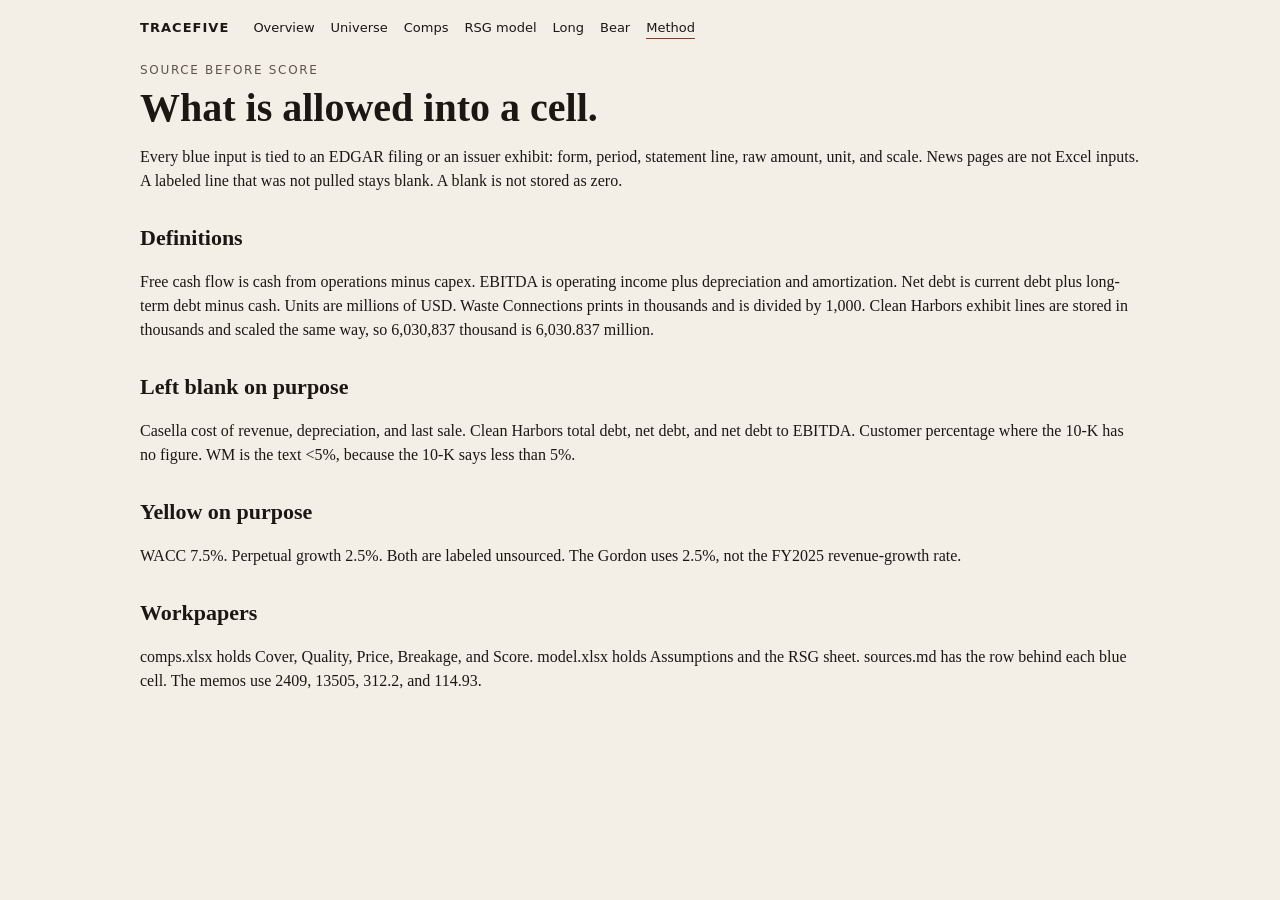
==== method.html @ 64a6435d "Add TraceFive pages" ====
<!DOCTYPE html>
<html lang="en">
<head>
  <meta charset="utf-8" />
  <meta name="viewport" content="width=device-width, initial-scale=1" />
  <title>Method — TraceFive</title>
  <link rel="stylesheet" href="style.css" />
</head>
<body>
  <nav>
    <span class="brand">TraceFive</span>
    <a href="index.html">Overview</a>
    <a href="universe.html">Universe</a>
    <a href="comps.html">Comps</a>
    <a href="model.html">RSG model</a>
    <a href="long.html">Long</a>
    <a href="short.html">Bear</a>
    <a class="on" href="method.html">Method</a>
  </nav>
  <main>
    <div class="kicker">Source before score</div>
    <h1>What is allowed into a cell.</h1>
    <p>Every blue input is tied to an EDGAR filing or an issuer exhibit: form, period, statement line, raw amount, unit, and scale. News pages are not Excel inputs. A labeled line that was not pulled stays blank. A blank is not stored as zero.</p>
    <h2>Definitions</h2>
    <p>Free cash flow is cash from operations minus capex. EBITDA is operating income plus depreciation and amortization. Net debt is current debt plus long-term debt minus cash. Units are millions of USD. Waste Connections prints in thousands and is divided by 1,000. Clean Harbors exhibit lines are stored in thousands and scaled the same way, so 6,030,837 thousand is 6,030.837 million.</p>
    <h2>Left blank on purpose</h2>
    <p>Casella cost of revenue, depreciation, and last sale. Clean Harbors total debt, net debt, and net debt to EBITDA. Customer percentage where the 10-K has no figure. WM is the text &lt;5%, because the 10-K says less than 5%.</p>
    <h2>Yellow on purpose</h2>
    <p>WACC 7.5%. Perpetual growth 2.5%. Both are labeled unsourced. The Gordon uses 2.5%, not the FY2025 revenue-growth rate.</p>
    <h2>Workpapers</h2>
    <p>comps.xlsx holds Cover, Quality, Price, Breakage, and Score. model.xlsx holds Assumptions and the RSG sheet. sources.md has the row behind each blue cell. The memos use 2409, 13505, 312.2, and 114.93.</p>
  </main>
</body>
</html>
---- style.css ----
:root {
  --bg: #f3efe6;
  --ink: #1b1814;
  --muted: #5c564c;
  --line: #d8d0c3;
  --card: #fffdf8;
  --accent: #8a3828;
  --ok: #1e4a3b;
}
* { box-sizing: border-box; }
body {
  margin: 0;
  font-family: "Iowan Old Style", Palatino, Georgia, serif;
  background: var(--bg);
  color: var(--ink);
  line-height: 1.5;
}
nav {
  display: flex;
  gap: 16px;
  flex-wrap: wrap;
  align-items: baseline;
  max-width: 1040px;
  margin: 0 auto;
  padding: 18px 20px 0;
  font-family: ui-sans-serif, system-ui, sans-serif;
  font-size: 13px;
}
nav a { color: var(--ink); text-decoration: none; border-bottom: 1px solid transparent; }
nav a.on, nav a:hover { border-bottom-color: var(--accent); }
nav .brand { font-weight: 650; letter-spacing: 0.08em; text-transform: uppercase; margin-right: 8px; }
main { max-width: 1040px; margin: 0 auto; padding: 22px 20px 56px; }
h1 { font-size: 40px; line-height: 1.05; margin: 8px 0 12px; font-weight: 560; }
h2 { font-size: 22px; margin: 28px 0 8px; }
.kicker { letter-spacing: 0.14em; text-transform: uppercase; font-size: 12px; color: var(--muted); font-family: ui-sans-serif, system-ui, sans-serif; }
.lede { font-size: 20px; max-width: 42em; }
.grid { display: grid; grid-template-columns: repeat(3, 1fr); gap: 12px; margin: 18px 0; }
.card { background: var(--card); border: 1px solid var(--line); padding: 16px; }
.card span, .note, th { font-family: ui-sans-serif, system-ui, sans-serif; }
.card span { display: block; font-size: 12px; letter-spacing: 0.06em; text-transform: uppercase; color: var(--muted); }
.card strong { display: block; font-size: 28px; margin-top: 6px; }
.warn { color: var(--accent); }
table { width: 100%; border-collapse: collapse; background: var(--card); }
th, td { text-align: left; padding: 9px 10px; border-bottom: 1px solid var(--line); font-size: 14px; vertical-align: top; }
th { font-size: 11px; letter-spacing: 0.05em; text-transform: uppercase; color: var(--muted); }
.note { font-size: 13px; color: var(--muted); }
code { font-family: ui-monospace, SFMono-Regular, Menlo, monospace; font-size: 0.92em; }
.two { display: grid; grid-template-columns: 1fr 1fr; gap: 12px; }
a.file { color: var(--accent); }
@media (max-width: 800px) {
  .grid, .two { grid-template-columns: 1fr; }
  h1 { font-size: 32px; }
}
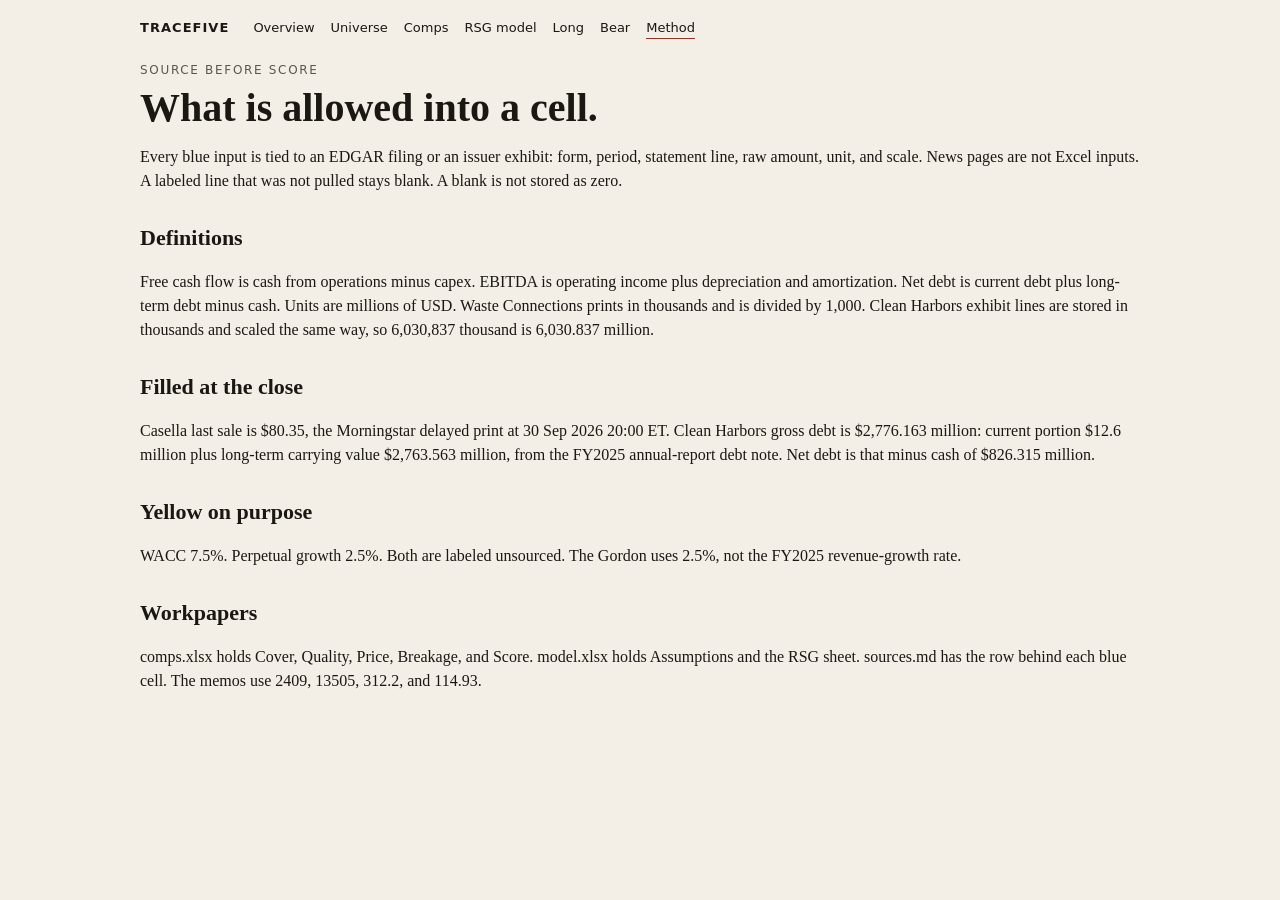
==== commit a71e6dca: "Fill CWST price and CLH debt" ====
--- a/method.html
+++ b/method.html
@@ -23,8 +23,8 @@
     <p>Every blue input is tied to an EDGAR filing or an issuer exhibit: form, period, statement line, raw amount, unit, and scale. News pages are not Excel inputs. A labeled line that was not pulled stays blank. A blank is not stored as zero.</p>
     <h2>Definitions</h2>
     <p>Free cash flow is cash from operations minus capex. EBITDA is operating income plus depreciation and amortization. Net debt is current debt plus long-term debt minus cash. Units are millions of USD. Waste Connections prints in thousands and is divided by 1,000. Clean Harbors exhibit lines are stored in thousands and scaled the same way, so 6,030,837 thousand is 6,030.837 million.</p>
-    <h2>Left blank on purpose</h2>
-    <p>Casella cost of revenue, depreciation, and last sale. Clean Harbors total debt, net debt, and net debt to EBITDA. Customer percentage where the 10-K has no figure. WM is the text &lt;5%, because the 10-K says less than 5%.</p>
+    <h2>Filled at the close</h2>
+    <p>Casella last sale is $80.35, the Morningstar delayed print at 30 Sep 2026 20:00 ET. Clean Harbors gross debt is $2,776.163 million: current portion $12.6 million plus long-term carrying value $2,763.563 million, from the FY2025 annual-report debt note. Net debt is that minus cash of $826.315 million.</p>
     <h2>Yellow on purpose</h2>
     <p>WACC 7.5%. Perpetual growth 2.5%. Both are labeled unsourced. The Gordon uses 2.5%, not the FY2025 revenue-growth rate.</p>
     <h2>Workpapers</h2>
